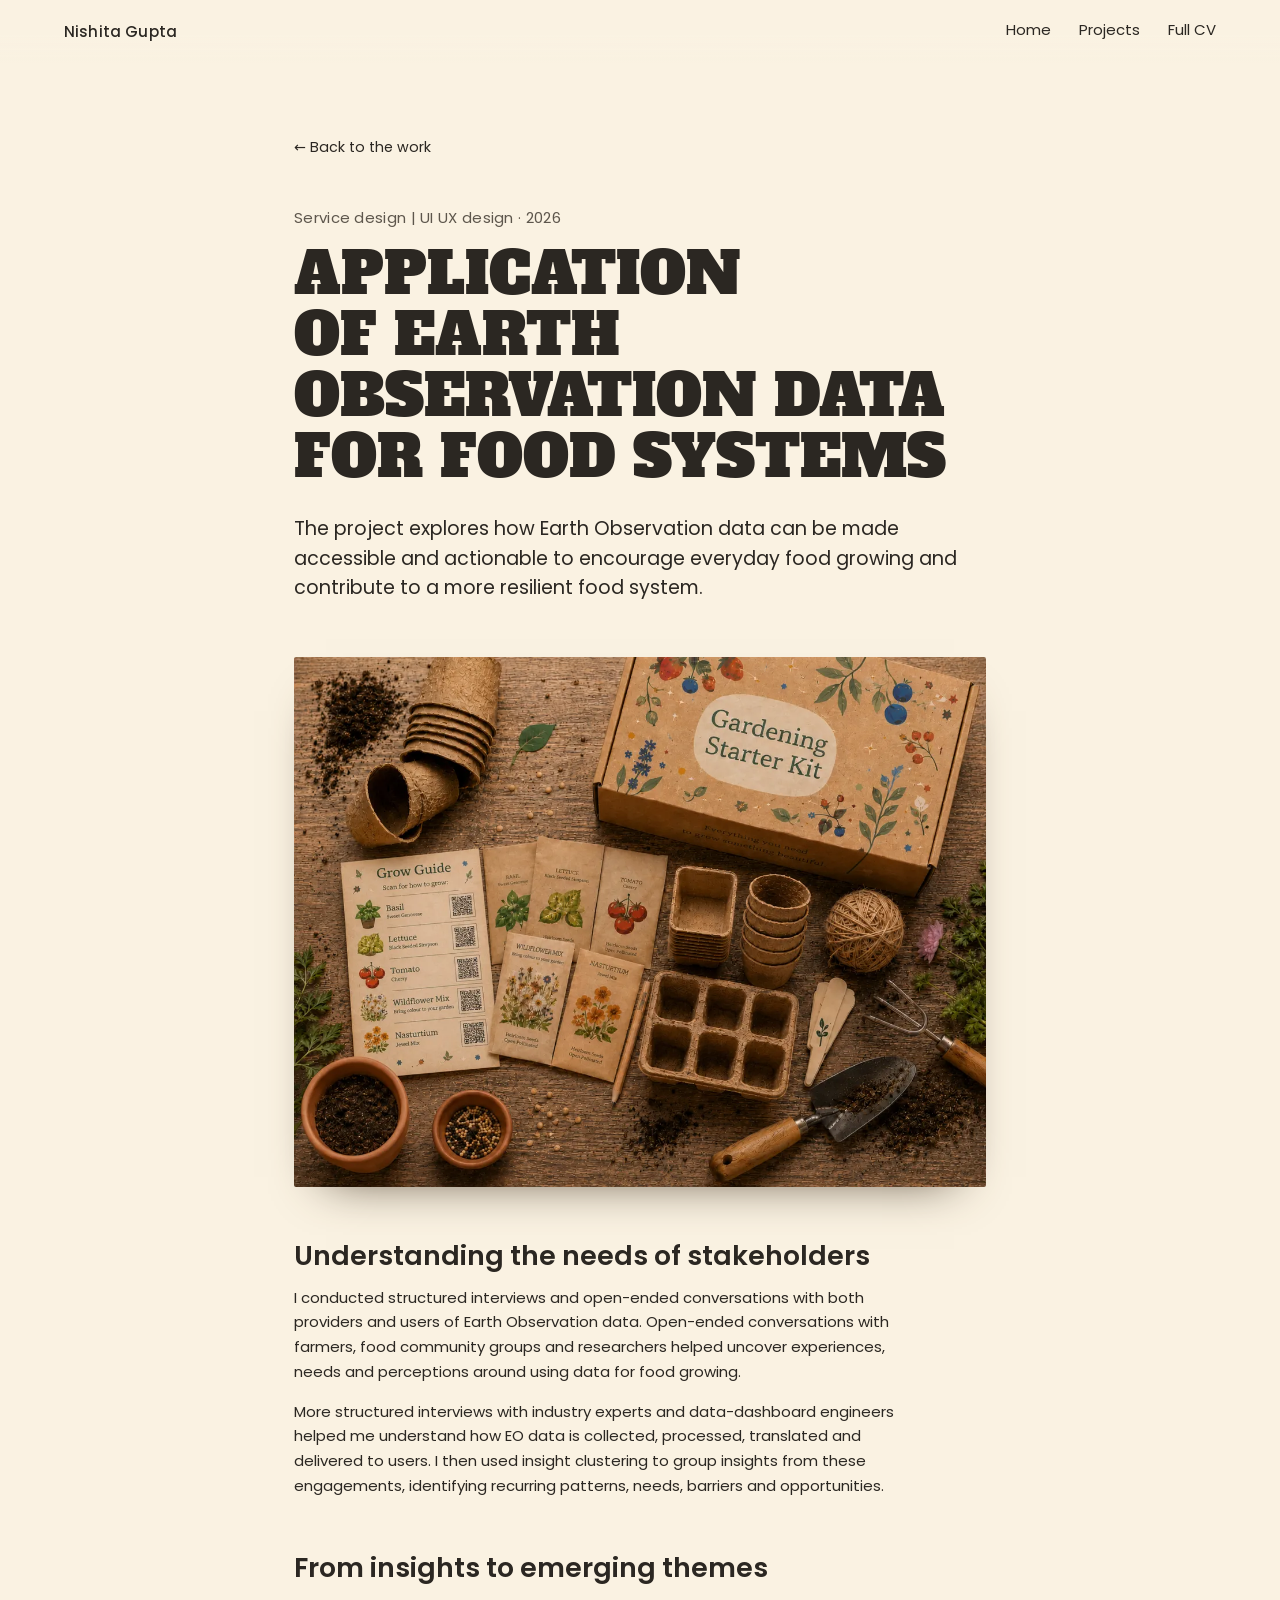
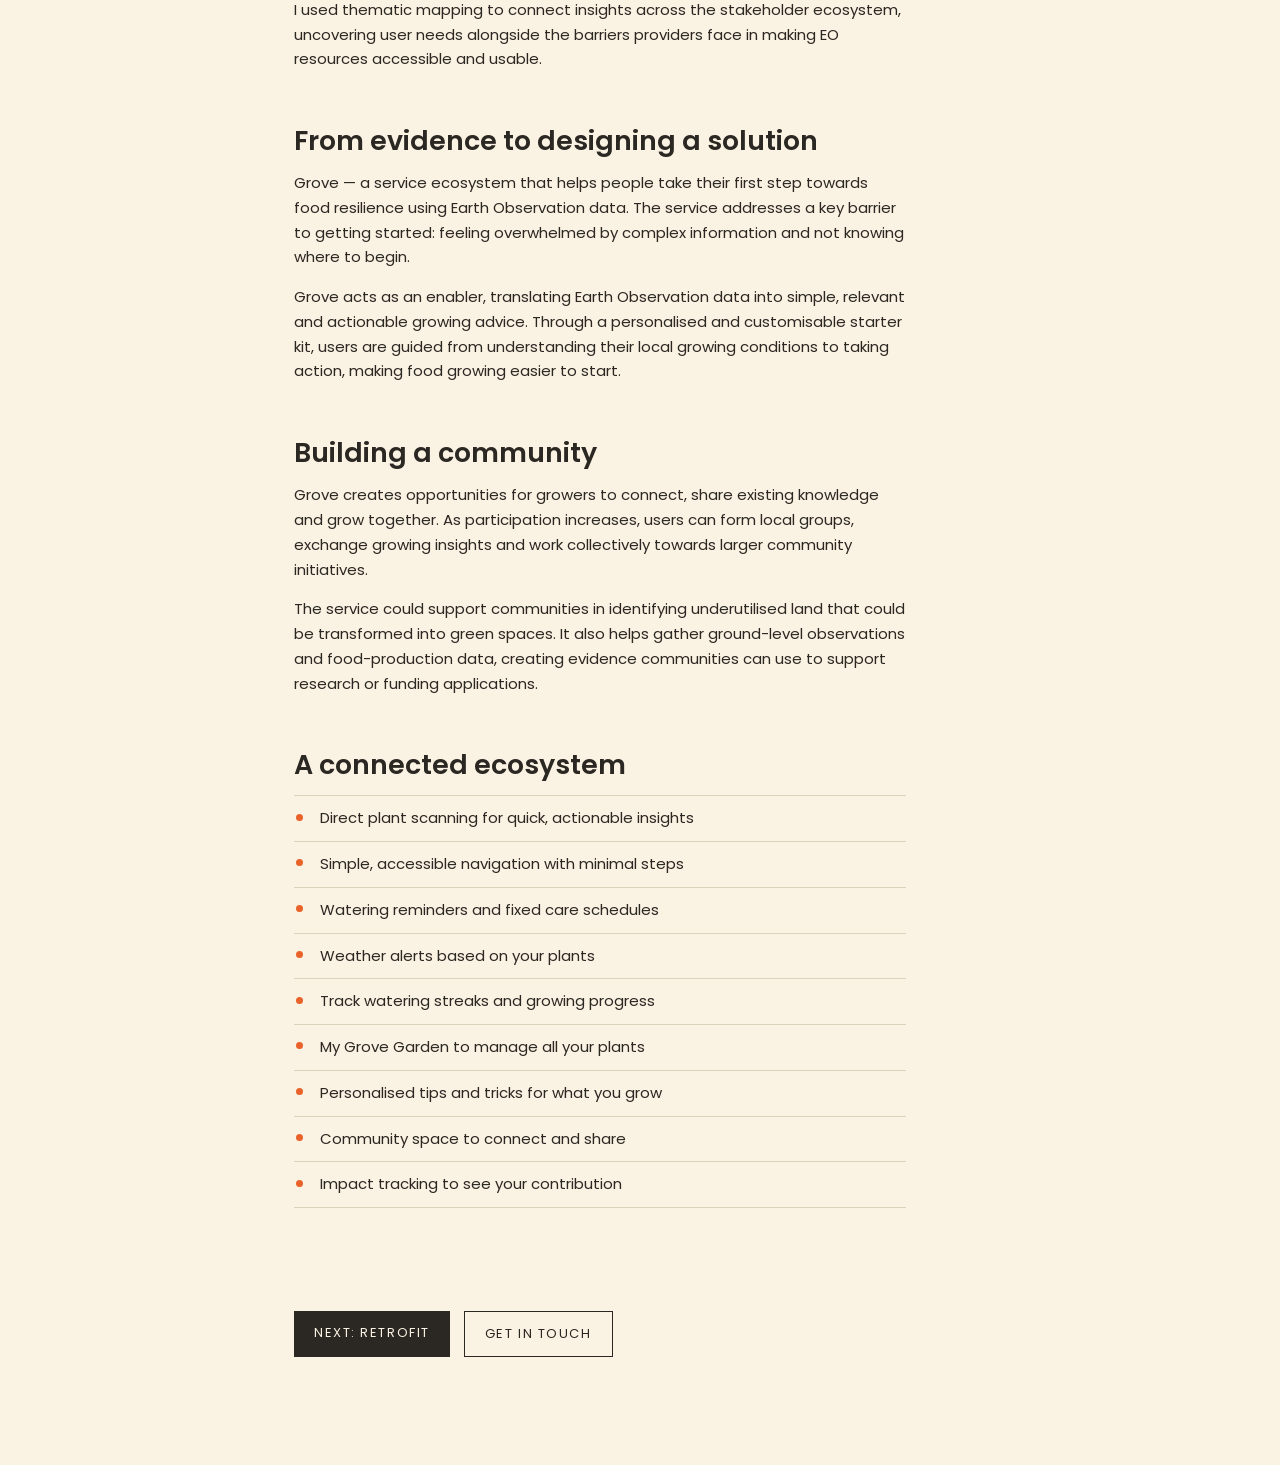
==== site/agri-tech.html @ 1ccbdf20 "feat: scroll-driven portfolio built from the Figma storyboard Six acts, scroll as the timeline: - he" ====
<!doctype html>
<html lang="en">
<head>
<meta charset="utf-8">
<meta name="viewport" content="width=device-width, initial-scale=1">
<title>Application of earth observation data for food systems — Nishita Gupta</title>
<meta name="description" content="The project explores how Earth Observation data can be made accessible and actionable to encourage everyday food growing and contribute to a more resilient">
<link rel="icon" href="data:image/svg+xml,<svg xmlns='http://www.w3.org/2000/svg' viewBox='0 0 100 100'><text y='.9em' font-size='90'>🏄</text></svg>">
<link rel="preconnect" href="https://fonts.googleapis.com">
<link rel="preconnect" href="https://fonts.gstatic.com" crossorigin>
<link href="https://fonts.googleapis.com/css2?family=Alfa+Slab+One&family=Caveat:wght@600&family=Poppins:wght@300;400;500;600&display=swap" rel="stylesheet">
<link rel="stylesheet" href="style.css">
</head>
<body class="case">
<div class="cursor" id="cursor" aria-hidden="true"></div>

<header class="nav">
  <a class="nav-name" href="index.html">Nishita Gupta</a>
  <nav>
    <a href="index.html">Home</a>
    <a href="index.html#projects">Projects</a>
    <a href="cv.html">Full CV</a>
  </nav>
</header>

<main class="case-body">
  <a class="back" href="index.html#projects">Back to the work</a>

  <header class="case-head">
    <p class="case-meta">Service design | UI UX design · 2026</p>
    <h1>Application of earth observation data for food systems</h1>
    <p class="lede">The project explores how Earth Observation data can be made accessible and actionable to encourage everyday food growing and contribute to a more resilient food system.</p>
  </header>

  <img class="case-hero" src="assets/p-agritech.webp" alt="Gardening starter kit with seed packets and a printed grow guide" width="1200" height="675" decoding="async">

  <section class="case-section">
    <h2>Understanding the needs of stakeholders</h2>
    <p>I conducted structured interviews and open-ended conversations with both providers and users of Earth Observation data. Open-ended conversations with farmers, food community groups and researchers helped uncover experiences, needs and perceptions around using data for food growing.</p>
    <p>More structured interviews with industry experts and data-dashboard engineers helped me understand how EO data is collected, processed, translated and delivered to users. I then used insight clustering to group insights from these engagements, identifying recurring patterns, needs, barriers and opportunities.</p>
  </section>

  <section class="case-section">
    <h2>From insights to emerging themes</h2>
    <p>I used thematic mapping to connect insights across the stakeholder ecosystem, uncovering user needs alongside the barriers providers face in making EO resources accessible and usable.</p>
  </section>

  <section class="case-section">
    <h2>From evidence to designing a solution</h2>
    <p>Grove — a service ecosystem that helps people take their first step towards food resilience using Earth Observation data. The service addresses a key barrier to getting started: feeling overwhelmed by complex information and not knowing where to begin.</p>
    <p>Grove acts as an enabler, translating Earth Observation data into simple, relevant and actionable growing advice. Through a personalised and customisable starter kit, users are guided from understanding their local growing conditions to taking action, making food growing easier to start.</p>
  </section>

  <section class="case-section">
    <h2>Building a community</h2>
    <p>Grove creates opportunities for growers to connect, share existing knowledge and grow together. As participation increases, users can form local groups, exchange growing insights and work collectively towards larger community initiatives.</p>
    <p>The service could support communities in identifying underutilised land that could be transformed into green spaces. It also helps gather ground-level observations and food-production data, creating evidence communities can use to support research or funding applications.</p>
  </section>

  <section class="case-section">
    <h2>A connected ecosystem</h2>
    <ul class="case-list">
      <li>Direct plant scanning for quick, actionable insights</li>
      <li>Simple, accessible navigation with minimal steps</li>
      <li>Watering reminders and fixed care schedules</li>
      <li>Weather alerts based on your plants</li>
      <li>Track watering streaks and growing progress</li>
      <li>My Grove Garden to manage all your plants</li>
      <li>Personalised tips and tricks for what you grow</li>
      <li>Community space to connect and share</li>
      <li>Impact tracking to see your contribution</li>
    </ul>
  </section>

  <nav class="case-next">
    <a class="btn" href="retrofit.html">Next: Retrofit</a>
    <a class="btn btn-ghost" href="index.html#contact">Get in touch</a>
  </nav>
</main>
<script type="module" src="cursor.js"></script>
</body>
</html>
---- site/style.css ----
/* Nishita Gupta — portfolio. Hand-drawn storyboard, scroll as the timeline. */

:root {
  --paper:   #faf2e2;
  --ink:     #2b2722;
  --ink-soft:#5d564c;
  --orange:  #e8622a;
  --sea:     #2e7fb8;
  --rule:    #ddd2bb;

  --gutter: clamp(20px, 5vw, 96px);
  --wide:   1240px;
  --display: "Alfa Slab One", Georgia, serif;
  --body:    "Poppins", system-ui, sans-serif;
  --hand:    "Caveat", cursive;
}

/* The artwork is cream paper end to end; a dark repaint would misread it. */
html { color-scheme: light; scroll-behavior: smooth; }

*, *::before, *::after { box-sizing: border-box; }

body {
  margin: 0;
  background: var(--paper);
  color: var(--ink);
  font: 400 clamp(15px, 1.05vw, 17px)/1.65 var(--body);
  overflow-x: clip;
}

img { max-width: 100%; height: auto; display: block; }

h1, h2, h3 { margin: 0; line-height: 1.08; text-wrap: balance; }

.display {
  font: 400 clamp(38px, 6vw, 86px)/0.94 var(--display);
  letter-spacing: -0.01em;
  text-transform: uppercase;
}
.display span {
  display: block;
  font: 500 clamp(18px, 2.2vw, 32px)/1.2 var(--body);
  letter-spacing: 0.02em;
  margin-top: 0.35em;
}
.display.center { text-align: center; }

a { color: inherit; }

:where(a, .btn):focus-visible {
  outline: 3px solid var(--orange);
  outline-offset: 3px;
  border-radius: 2px;
}

/* ---------- the cursor --------------------------------------------- */
/* A white disc in difference blend: whatever it passes over reads inverted
   inside it — dark on the paper, bright on the cliffs and the sea. */
.cursor {
  position: fixed;
  top: 0;
  left: 0;
  width: 26px;
  height: 26px;
  margin: -13px 0 0 -13px;
  border-radius: 50%;
  background: #fff;
  mix-blend-mode: difference;
  pointer-events: none;
  z-index: 999;
  opacity: 0;
  transform: translate3d(-100px, -100px, 0);
  transition: width .2s ease, height .2s ease, margin .2s ease, opacity .2s;
  will-change: transform;
}
.cursor.live { opacity: 1; }
.cursor.big { width: 62px; height: 62px; margin: -31px 0 0 -31px; }

/* Only take over the pointer where there is a real one to take over. */
@media (hover: hover) and (pointer: fine) {
  html.has-cursor,
  html.has-cursor * { cursor: none; }
}
@media (hover: none), (pointer: coarse) { .cursor { display: none; } }

/* ---------- the cliffs answer back --------------------------------- */
.cliffs {
  position: absolute;
  inset: 0;
  z-index: 4;
  opacity: 0;
  transition: opacity .3s;
}
.cliffs.reachable { opacity: 1; }
.cliffs:not(.reachable) { pointer-events: none; }

.cliff-zone {
  position: absolute;
  margin: 0;
  padding: 0;
  border: 0;
  background: none;
  appearance: none;
}
.cliff-zone:focus-visible { outline: 3px solid var(--orange); outline-offset: -4px; }

.cliff-reveal {
  --rock: #2f2c26;
  position: absolute;
  display: grid;
  align-content: center;
  gap: 0.1em;
  padding: 0 0.3em;
  color: #fdfbf4;
  font: 600 clamp(15px, 1.55vw, 27px)/1.34 var(--hand);
  background: var(--rock);
  /* the glow melts the panel's edges into the rock behind it */
  box-shadow: 0 0 26px 24px var(--rock);
  opacity: 0;
  transform: translateY(5px);
  transition: opacity .28s ease, transform .28s ease;
  pointer-events: none;
}
.cliff-reveal.show { opacity: 1; transform: none; }

/* ---------- nav ---------------------------------------------------- */
.nav {
  position: fixed;
  inset: 0 0 auto 0;
  z-index: 50;
  display: flex;
  justify-content: space-between;
  align-items: center;
  gap: 24px;
  padding: 18px var(--gutter);
  background: linear-gradient(var(--paper) 55%, transparent);
}
.nav-name { font-weight: 500; text-decoration: none; letter-spacing: 0.01em; }
.nav nav { display: flex; gap: clamp(14px, 2.2vw, 34px); }
.nav nav a {
  text-decoration: none;
  padding-bottom: 2px;
  border-bottom: 1.5px solid transparent;
}
.nav nav a:hover { border-bottom-color: var(--ink); }

/* ---------- act I: the scrubbed leap -------------------------------- */
#hero { height: 560vh; }

.hero-pin {
  position: sticky;
  top: 0;
  height: 100svh;
  display: grid;
  place-items: center;
  overflow: hidden;
}
#film {
  position: absolute;
  inset: 0;
  width: 100%;
  height: 100%;
  object-fit: cover;
}
.film-loading {
  position: absolute;
  bottom: 8vh;
  font: 400 18px/1 var(--hand);
  color: var(--ink-soft);
  transition: opacity .4s;
}
.film-loading[hidden] { display: block; opacity: 0; pointer-events: none; }

.beats { position: relative; width: min(var(--wide), 90vw); height: 100%; }
.beat {
  position: absolute;
  inset: 0;
  display: grid;
  align-content: start;
  padding-top: clamp(80px, 17vh, 190px);
  justify-items: center;
  text-align: center;
  gap: 6px;
  opacity: 0;
  transform: translateY(14px);
  transition: opacity .45s ease, transform .45s ease;
  pointer-events: none;
}
.beat.on { opacity: 1; transform: none; }
.beat h1 { font: 400 clamp(32px, 5vw, 72px)/0.98 var(--display); text-transform: uppercase; }
.beat p  { margin: 0; font-size: clamp(15px, 1.6vw, 21px); letter-spacing: 0.04em; }
.hint {
  margin-top: 1.4em;
  font: 400 21px/1 var(--hand);
  color: var(--ink-soft);
  animation: bob 2.4s ease-in-out infinite;
}
@keyframes bob { 50% { transform: translateY(7px); } }

.chalk-head {
  font: 400 clamp(26px, 3.4vw, 48px)/1 var(--display);
  text-transform: uppercase;
  margin-bottom: 0.4em;
}
.chalk { list-style: none; margin: 0; padding: 0; }
.chalk li { font: 600 clamp(24px, 3.2vw, 44px)/1.35 var(--hand); }

/* ---------- act II: the ride, and the work passing by ---------------- */
section { position: relative; }

/* The act is one pinned frame. Scrolling rides the surf film forward and
   pulls the work past her, right to left, the way she is travelling. */
#projects { height: 540svh; }

.proj-pin {
  position: sticky;
  top: 0;
  height: 100svh;
  overflow: hidden;
}

/* The ride hangs below the fold: the film's bottom is only open water, and
   dropping it puts the surfer low enough for the work to pass above her. */
#surf {
  position: absolute;
  inset: auto 0 -14vh 0;
  width: 100%;
  height: 78svh;
  object-fit: cover;
  object-position: bottom;
}

/* The skills act scrolls its heading with the page; the ride pins its own. */
.act-head {
  position: sticky;
  top: 0;
  z-index: 5;
  padding: clamp(74px, 11vh, 132px) var(--gutter) clamp(20px, 3vh, 38px);
  pointer-events: none;
  background: linear-gradient(var(--paper) 88%, transparent);
}
#projects .act-head {
  position: absolute;
  inset: 0 auto auto 0;
  z-index: 3;
  padding: clamp(66px, 9vh, 92px) var(--gutter) 0;
  background: none;
}
#projects .display { font-size: clamp(26px, 3.2vw, 46px); }
#projects .display span { font-size: clamp(14px, 1.3vw, 19px); margin-top: 0.25em; }

.track {
  position: absolute;
  top: clamp(165px, 21vh, 200px);
  left: 0;
  z-index: 2;
  display: flex;
  align-items: center;
  gap: clamp(46px, 7vw, 120px);
  height: clamp(250px, 33vh, 310px);
  margin: 0;
  /* symmetric lead-in and run-out, so the first and last card each come to
     rest in the middle of the frame */
  padding-inline: calc((100vw - min(72vw, 820px)) / 2);
  list-style: none;
  will-change: transform;
}

.project {
  flex: 0 0 min(72vw, 820px);
  display: grid;
  grid-template-columns: minmax(165px, 4fr) 7fr;
  gap: clamp(20px, 3vw, 48px);
  align-items: center;
}
.project h3 { font-size: clamp(24px, 2.8vw, 40px); font-weight: 500; }
.project h3::after {
  content: "";
  display: block;
  height: 1.5px;
  background: var(--ink);
  margin: 8px 0 12px;
}
.meta { margin: 0; color: var(--ink-soft); }
.project img {
  max-height: clamp(180px, 30vh, 280px);
  width: 100%;
  object-fit: cover;
  border-radius: 2px;
  box-shadow: 0 18px 40px -28px #4a3b2a;
}

.btn {
  display: inline-block;
  margin-top: 22px;
  padding: 11px 20px;
  background: var(--ink);
  color: var(--paper);
  font-size: 13px;
  letter-spacing: 0.12em;
  text-transform: uppercase;
  text-decoration: none;
  transition: background .2s;
}
.btn:hover { background: var(--orange); }

/* ---------- act III: the climb --------------------------------------- */
#skills { padding-bottom: clamp(60px, 12vh, 140px); }

.climb {
  position: relative;
  max-width: var(--wide);
  margin-inline: auto;
  padding: calc(var(--head, 220px) + 16px) var(--gutter) 0;
  /* the rock is pinned to the viewport edge, so just reserve room for it */
  padding-right: max(var(--gutter), min(34vw, 430px));
}
.timeline { list-style: none; margin: 0; padding: 0; display: grid; gap: clamp(14px, 2.4vh, 30px); }
.timeline li { display: grid; grid-template-columns: 6.2em 1fr; gap: 14px; align-items: baseline; }
.timeline .yr { text-align: right; font-weight: 500; font-size: clamp(16px, 1.5vw, 21px); white-space: nowrap; }
.timeline .what b { display: block; font-weight: 500; font-size: clamp(15px, 1.4vw, 20px); }
.timeline .what i { font-style: normal; color: var(--ink-soft); font-size: 0.92em; }

.ropes {
  position: absolute;
  inset: 0;
  width: 100%;
  height: 100%;
  pointer-events: none;
}
.ropes path { fill: none; stroke: var(--ink); stroke-width: 1.4; }
.ropes circle { fill: var(--ink); }

/* A pinned backdrop: the rock holds the right of the frame while the
   timeline scrolls past it, exactly as it does in the storyboard. The
   wrapper bounds the sticky travel to this act and nothing beyond it. */
.rockface-wrap {
  position: absolute;
  inset: 0;
  z-index: 0;
  pointer-events: none;
}
.rockface {
  position: sticky;
  top: 0;
  height: 100svh;
  width: min(38vw, 520px);
  margin-left: auto;
}
.rockface img { max-width: none; }
.rockface .cliff {
  position: absolute;
  inset: 0;
  width: 100%;
  height: 100%;
  object-fit: fill;
}
.rockface .label {
  position: absolute;
  right: 9%;
  top: 34%;
  width: clamp(96px, 11vw, 170px);
  z-index: 1;
}
.rockface .climber {
  position: absolute;
  right: 56%;
  top: 30%;
  width: clamp(84px, 9vw, 145px);
}

/* ---------- act IV: what I offer -------------------------------------- */
#services { padding: clamp(60px, 14vh, 170px) 0 0; }

.gorge {
  position: relative;
  min-height: min(82vh, 680px);
  display: grid;
  place-items: center;
  overflow: hidden;
}
.gorge .cliff {
  position: absolute;
  bottom: 0;
  height: 66%;
  width: min(26vw, 330px);
  max-width: none;
  object-fit: fill;
}
.cliff-l { left: 0; transform: scaleX(-1) translateX(var(--part, 0px)); }
.cliff-r { right: 0; transform: translateX(var(--part, 0px)); }
.gorge .label { position: absolute; bottom: 34%; width: clamp(88px, 10vw, 148px); }
.label-l { left: clamp(14px, 3.5vw, 54px); }
.label-r { right: clamp(14px, 3.5vw, 54px); }

.services { list-style: none; margin: 0; padding: 0 var(--gutter); text-align: center; }
.services li {
  font: 400 clamp(22px, 3.4vw, 46px)/1.9 var(--display);
  text-transform: none;
}
.gorge .stander {
  position: absolute;
  bottom: 65.4%;
  right: clamp(40px, 7vw, 120px);
  width: clamp(72px, 8vw, 125px);
}

/* ---------- act V: off the clock -------------------------------------- */
#personal { padding: clamp(70px, 14vh, 170px) var(--gutter) clamp(180px, 26vh, 280px); }

.personal-grid {
  max-width: var(--wide);
  margin-inline: auto;
  display: grid;
  grid-template-columns: repeat(12, 1fr);
  gap: clamp(20px, 3vw, 46px);
  align-items: start;
}
.personal-intro { grid-column: 1 / 5; }
.kicker { margin: 0 0 10px; color: var(--ink-soft); }
.personal-intro h2 { font-size: clamp(22px, 2.6vw, 34px); font-weight: 600; }

.polaroid { margin: 0; grid-column: 5 / 8; transform: rotate(var(--tilt)); }
.polaroid-low { grid-column: 8 / 11; margin-top: clamp(40px, 9vh, 110px); }
.polaroid img { box-shadow: 0 22px 45px -30px #4a3b2a; }
.polaroid::before {
  content: "";
  display: block;
  width: 62%;
  height: 20px;
  margin: 0 auto -10px;
  background: #e6ddcd;
  opacity: .85;
  position: relative;
  z-index: 1;
}
.polaroid figcaption { margin-top: 10px; font-size: 0.94em; }
.pin { display: block; font-weight: 500; }
.pin::before { content: "📍 "; }

.personal-outro {
  grid-column: 11 / -1;
  align-self: end;
  margin: clamp(100px, 20vh, 230px) 0 0;
  font-size: clamp(16px, 1.7vw, 22px);
}
.personal-outro b { font-size: 1.25em; font-weight: 600; }

.hips { position: absolute; right: clamp(20px, 6vw, 110px); bottom: 40px; width: clamp(90px, 10vw, 156px); }

.squiggle {
  position: absolute;
  inset: auto 0 0 0;
  width: 100%;
  height: auto;
}

/* ---------- act VI: contact -------------------------------------------- */
#contact { padding: clamp(80px, 16vh, 190px) var(--gutter) clamp(160px, 24vh, 250px); }

.contact {
  list-style: none;
  margin: clamp(40px, 7vh, 80px) auto 0;
  padding: 0;
  display: grid;
  gap: 22px;
  width: max-content;
  max-width: 100%;
}
.contact li { display: flex; align-items: center; gap: 18px; }
.contact svg { flex: none; width: 42px; height: 42px; fill: var(--ink); }
.contact svg .stroke, .contact svg .knock { fill: none; stroke: var(--paper); stroke-width: 2; }
.contact a { font-size: clamp(15px, 1.5vw, 21px); text-decoration-thickness: 1px; text-underline-offset: 4px; }
.contact a:hover { color: var(--orange); }

.pointer { position: absolute; right: clamp(20px, 6vw, 110px); bottom: 40px; width: clamp(90px, 10vw, 138px); }

/* ---------- reveal on enter --------------------------------------------- */
.reveal { opacity: 0; transform: translateY(26px); transition: opacity .6s ease, transform .6s ease; }
.reveal.in { opacity: 1; transform: none; }

/* ---------- narrow screens ---------------------------------------------- */
@media (max-width: 860px) {
  #film { object-fit: contain; }
  #hero { height: 420vh; }
  .beat { padding-top: 84px; }
  #surf { height: 46svh; }
  /* A narrow screen can't crop the film sideways without losing her, so it
     runs full width as a shallow band, the way the storyboard draws it. */
  #surf { inset: auto 0 -26px 0; width: 100%; height: auto; }
  #projects { height: 460svh; }
  #projects .display { font-size: clamp(24px, 7vw, 34px); }
  .track { top: 190px; height: 48svh; gap: 30px; padding-inline: calc((100vw - 84vw) / 2); }
  .project { flex-basis: 84vw; grid-template-columns: 1fr; align-content: center; gap: 14px; }
  .project img { max-height: 24vh; }
  .btn { margin-top: 14px; }
  .personal-grid { gap: 22px; }
  .personal-intro { grid-column: 1 / -1; }
  .polaroid { grid-column: 1 / 7; }
  .polaroid-low { grid-column: 7 / -1; }
  /* no room to read over the rock, so it becomes a banner above the list */
  .climb { padding: 10px var(--gutter) 0; }
  .rockface-wrap { position: static; height: 300px; overflow: hidden; }
  .ropes { display: none; }
  .rockface { position: relative; width: 60vw; height: 300px; }
  .rockface .climber { right: 56%; top: 30%; width: 84px; }
  .rockface .label { right: 10%; top: 34%; width: 108px; }
  .gorge .cliff { width: 34vw; height: 52%; }
  .gorge .stander { right: 7vw; bottom: 51.5%; width: 66px; }
  .gorge .label { bottom: 24%; }
  .services li { line-height: 1.6; }
  .personal-grid { grid-template-columns: 1fr 1fr; }
  .personal-intro, .personal-outro { grid-column: 1 / -1; }
  .polaroid { grid-column: 1; }
  .polaroid-low { grid-column: 2; }
  .personal-outro { margin-top: 40px; }
  .hips, .pointer { position: static; margin: 40px auto 0; }
}

@media (prefers-reduced-motion: reduce) {
  html { scroll-behavior: auto; }
  .beat { position: static; opacity: 1; transform: none; }
  .beats { height: auto; }
  .reveal { opacity: 1; transform: none; transition: none; }
  .hint { animation: none; }
  #hero { height: auto; }
  .hero-pin { position: static; height: auto; padding: 120px 0 60px; }
  #film { position: static; height: auto; }

  /* Nothing is pinned, so the act lays itself out and the work is swipeable. */
  #projects { height: auto; }
  .proj-pin { position: static; height: auto; overflow: visible; }
  #surf { position: static; height: auto; }
  #projects .act-head { position: static; padding-bottom: 20px; }
  .track {
    position: static;
    height: auto;
    padding-block: 24px 40px;
    overflow-x: auto;
    transform: none !important;
  }
}


/* ---------- case studies -------------------------------------------- */
.case-body {
  max-width: 820px;
  margin-inline: auto;
  padding: clamp(112px, 15vh, 160px) var(--gutter) clamp(80px, 12vh, 140px);
}

.back {
  display: inline-block;
  margin-bottom: clamp(28px, 5vh, 52px);
  font-size: 0.95em;
  text-decoration: none;
  border-bottom: 1.5px solid transparent;
}
.back::before { content: "\2190\00a0"; }
.back:hover { border-bottom-color: var(--ink); }

.case-meta { margin: 0 0 14px; color: var(--ink-soft); letter-spacing: 0.02em; }
.case-head h1 {
  font: 400 clamp(30px, 4.6vw, 58px)/1.05 var(--display);
  text-transform: uppercase;
  margin-bottom: 0.45em;
}
.lede { margin: 0; font-size: clamp(17px, 1.5vw, 22px); line-height: 1.55; }

.case-hero {
  width: 100%;
  margin: clamp(34px, 6vh, 64px) 0 clamp(20px, 4vh, 44px);
  border-radius: 2px;
  box-shadow: 0 22px 48px -32px #4a3b2a;
}

.case-section { margin-top: clamp(38px, 6vh, 68px); }
.case-section h2 {
  font-size: clamp(20px, 2.1vw, 28px);
  font-weight: 600;
  margin-bottom: 0.6em;
}
.case-section p { margin: 0 0 1em; max-width: 68ch; }

.case-list { margin: 0; padding: 0; list-style: none; max-width: 68ch; }
.case-list li {
  position: relative;
  padding: 10px 0 10px 26px;
  border-top: 1px solid var(--rule);
}
.case-list li:last-child { border-bottom: 1px solid var(--rule); }
.case-list li::before {
  content: "";
  position: absolute;
  left: 2px;
  top: 1.15em;
  width: 7px;
  height: 7px;
  border-radius: 50%;
  background: var(--orange);
}

.case-next {
  display: flex;
  flex-wrap: wrap;
  gap: 14px;
  margin-top: clamp(56px, 9vh, 96px);
}
.btn-ghost {
  background: none;
  color: var(--ink);
  border: 1.5px solid var(--ink);
}
.btn-ghost:hover { background: var(--ink); color: var(--paper); }
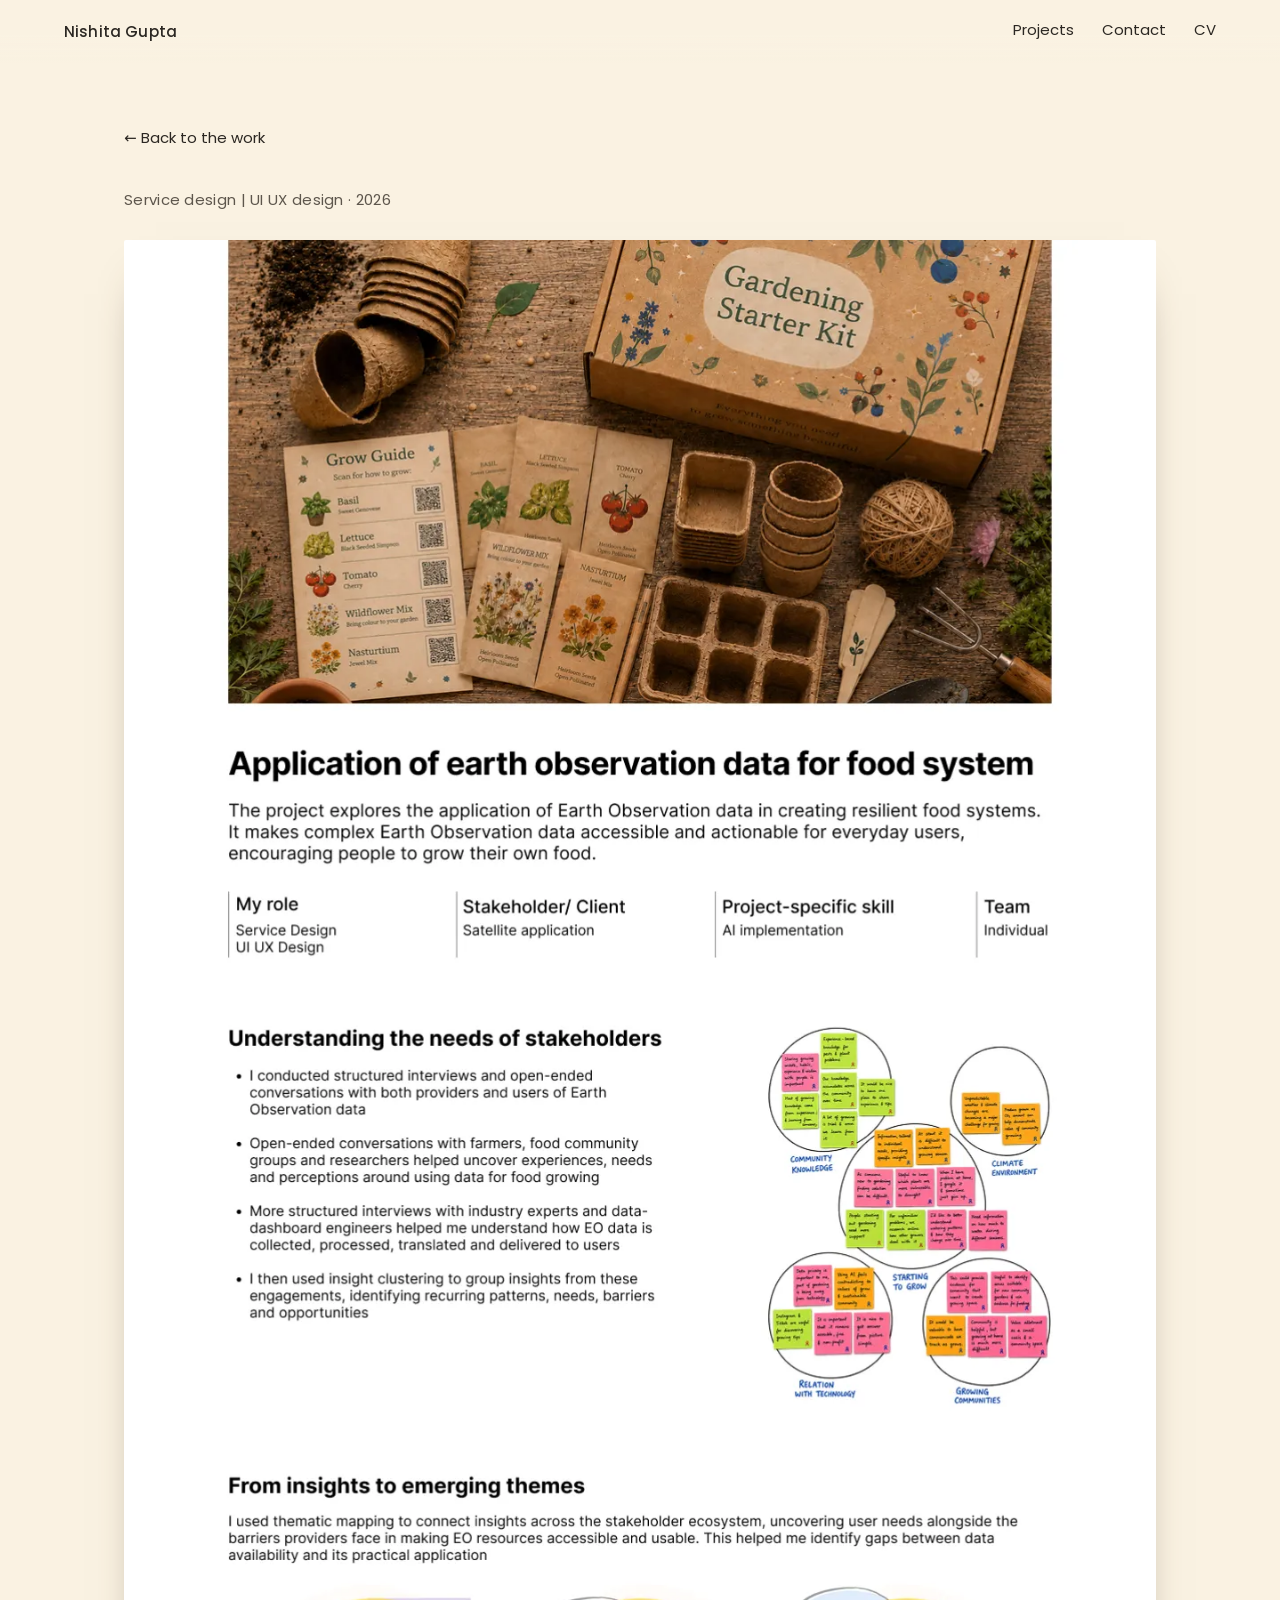
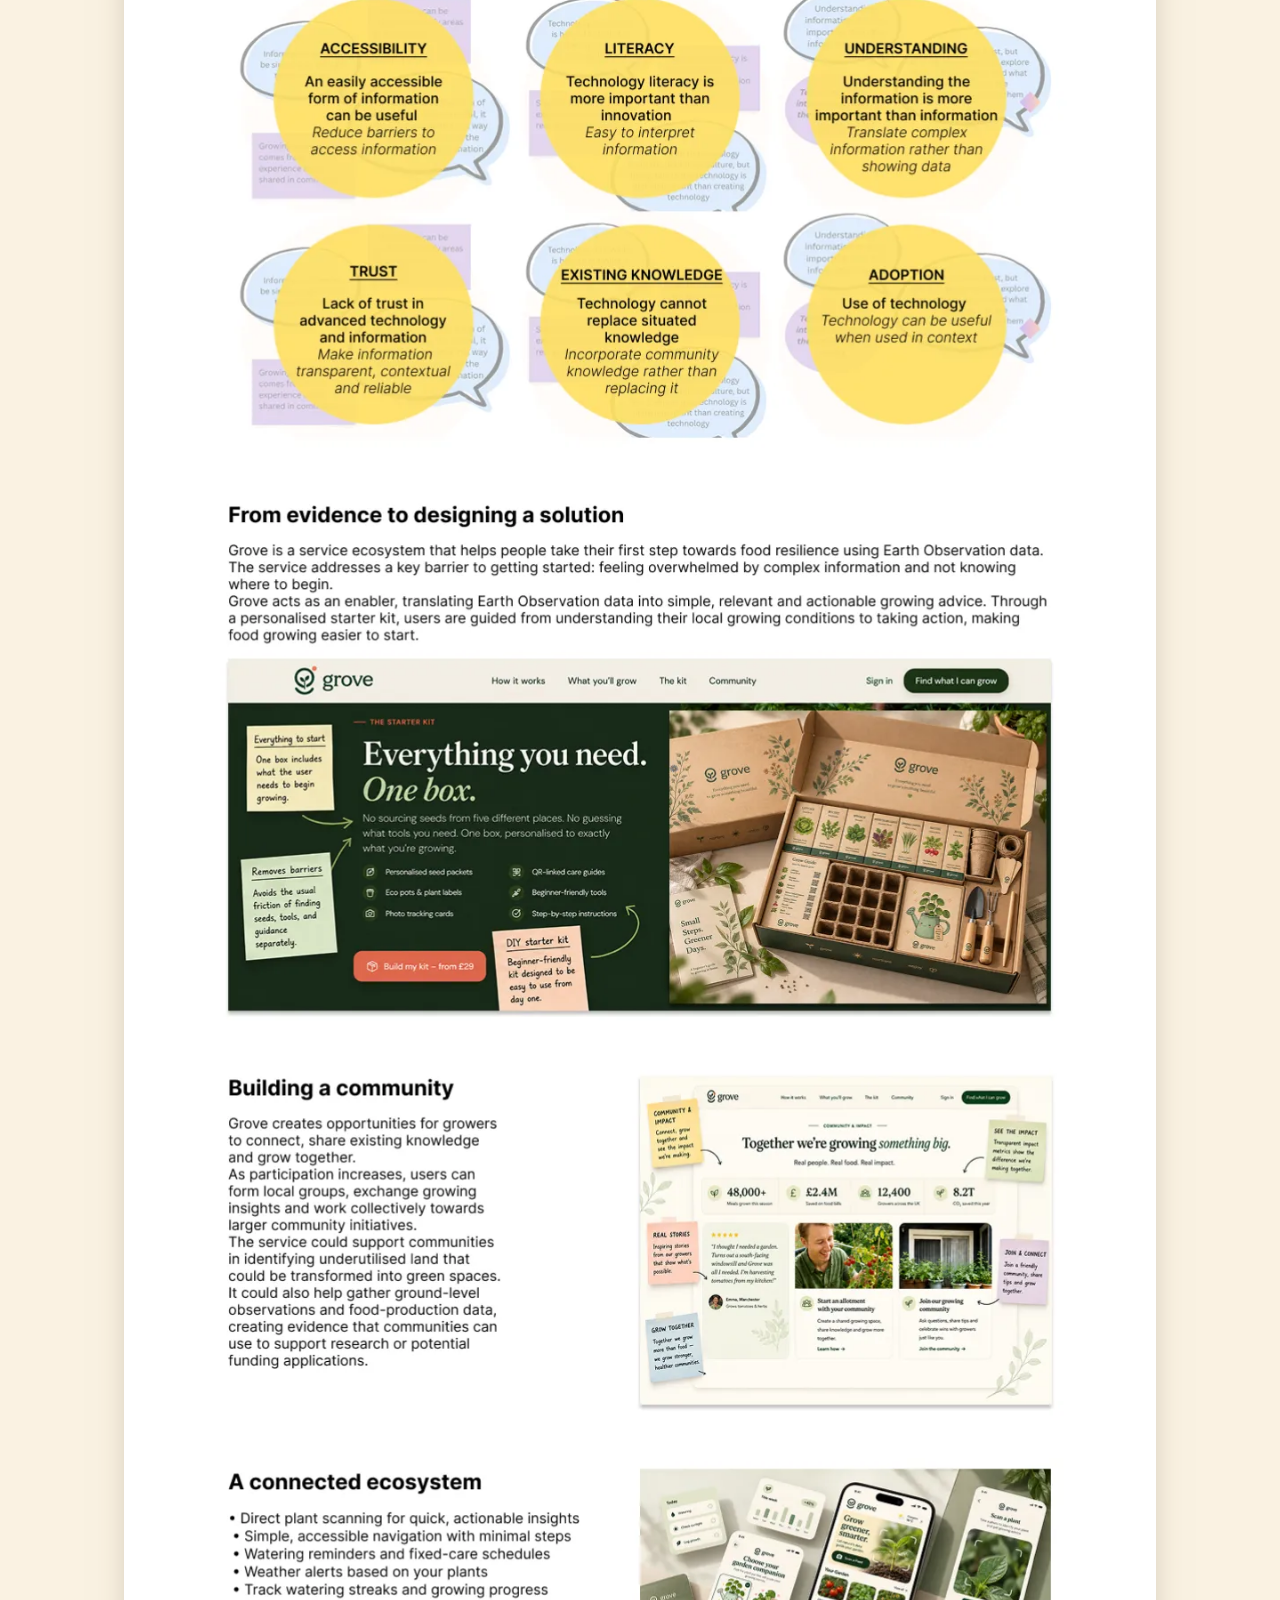
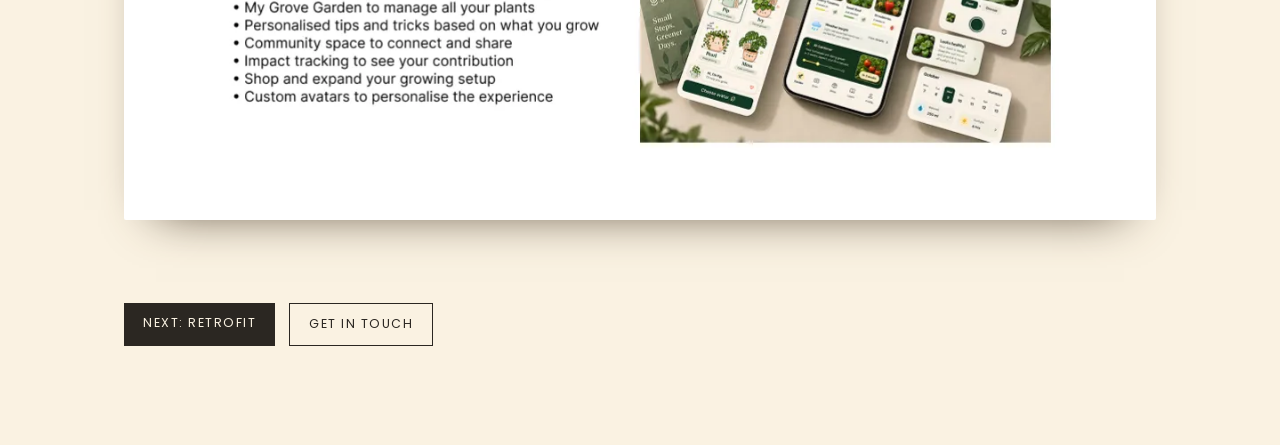
==== commit 8d498b18: "feat: rebuild the scroll around one end-to-end take Replaces the two part-films with a single contin" ====
--- a/site/agri-tech.html
+++ b/site/agri-tech.html
@@ -3,8 +3,8 @@
 <head>
 <meta charset="utf-8">
 <meta name="viewport" content="width=device-width, initial-scale=1">
-<title>Application of earth observation data for food systems — Nishita Gupta</title>
-<meta name="description" content="The project explores how Earth Observation data can be made accessible and actionable to encourage everyday food growing and contribute to a more resilient">
+<title>Earth observation data for food systems — Nishita Gupta</title>
+<meta name="description" content="Service design | UI UX design, 2026. Earth observation data for food systems.">
 <link rel="icon" href="data:image/svg+xml,<svg xmlns='http://www.w3.org/2000/svg' viewBox='0 0 100 100'><text y='.9em' font-size='90'>🏄</text></svg>">
 <link rel="preconnect" href="https://fonts.googleapis.com">
 <link rel="preconnect" href="https://fonts.gstatic.com" crossorigin>
@@ -17,60 +17,22 @@
 <header class="nav">
   <a class="nav-name" href="index.html">Nishita Gupta</a>
   <nav>
-    <a href="index.html">Home</a>
-    <a href="index.html#projects">Projects</a>
-    <a href="cv.html">Full CV</a>
+    <a href="index.html#projects-list">Projects</a>
+    <a href="index.html#contact">Contact</a>
+    <a href="cv.html">CV</a>
   </nav>
 </header>
 
 <main class="case-body">
-  <a class="back" href="index.html#projects">Back to the work</a>
+  <a class="back" href="index.html#projects-list">Back to the work</a>
 
-  <header class="case-head">
-    <p class="case-meta">Service design | UI UX design · 2026</p>
-    <h1>Application of earth observation data for food systems</h1>
-    <p class="lede">The project explores how Earth Observation data can be made accessible and actionable to encourage everyday food growing and contribute to a more resilient food system.</p>
-  </header>
+  <!-- The sheet carries the project's own title, so ours is for screen
+       readers and search results only. -->
+  <h1 class="sr-only">Earth observation data for food systems</h1>
+  <p class="case-meta">Service design | UI UX design · 2026</p>
 
-  <img class="case-hero" src="assets/p-agritech.webp" alt="Gardening starter kit with seed packets and a printed grow guide" width="1200" height="675" decoding="async">
-
-  <section class="case-section">
-    <h2>Understanding the needs of stakeholders</h2>
-    <p>I conducted structured interviews and open-ended conversations with both providers and users of Earth Observation data. Open-ended conversations with farmers, food community groups and researchers helped uncover experiences, needs and perceptions around using data for food growing.</p>
-    <p>More structured interviews with industry experts and data-dashboard engineers helped me understand how EO data is collected, processed, translated and delivered to users. I then used insight clustering to group insights from these engagements, identifying recurring patterns, needs, barriers and opportunities.</p>
-  </section>
-
-  <section class="case-section">
-    <h2>From insights to emerging themes</h2>
-    <p>I used thematic mapping to connect insights across the stakeholder ecosystem, uncovering user needs alongside the barriers providers face in making EO resources accessible and usable.</p>
-  </section>
-
-  <section class="case-section">
-    <h2>From evidence to designing a solution</h2>
-    <p>Grove — a service ecosystem that helps people take their first step towards food resilience using Earth Observation data. The service addresses a key barrier to getting started: feeling overwhelmed by complex information and not knowing where to begin.</p>
-    <p>Grove acts as an enabler, translating Earth Observation data into simple, relevant and actionable growing advice. Through a personalised and customisable starter kit, users are guided from understanding their local growing conditions to taking action, making food growing easier to start.</p>
-  </section>
-
-  <section class="case-section">
-    <h2>Building a community</h2>
-    <p>Grove creates opportunities for growers to connect, share existing knowledge and grow together. As participation increases, users can form local groups, exchange growing insights and work collectively towards larger community initiatives.</p>
-    <p>The service could support communities in identifying underutilised land that could be transformed into green spaces. It also helps gather ground-level observations and food-production data, creating evidence communities can use to support research or funding applications.</p>
-  </section>
-
-  <section class="case-section">
-    <h2>A connected ecosystem</h2>
-    <ul class="case-list">
-      <li>Direct plant scanning for quick, actionable insights</li>
-      <li>Simple, accessible navigation with minimal steps</li>
-      <li>Watering reminders and fixed care schedules</li>
-      <li>Weather alerts based on your plants</li>
-      <li>Track watering streaks and growing progress</li>
-      <li>My Grove Garden to manage all your plants</li>
-      <li>Personalised tips and tricks for what you grow</li>
-      <li>Community space to connect and share</li>
-      <li>Impact tracking to see your contribution</li>
-    </ul>
-  </section>
+  <img class="case-sheet" src="cases/agri-tech.webp" alt="Case study: Grove, a service turning Earth Observation data into growing advice"
+       width="1160" height="3575" decoding="async">
 
   <nav class="case-next">
     <a class="btn" href="retrofit.html">Next: Retrofit</a>
--- a/site/style.css
+++ b/site/style.css
@@ -1,11 +1,12 @@
-/* Nishita Gupta — portfolio. Hand-drawn storyboard, scroll as the timeline. */
+/* Nishita Gupta — portfolio.
+   One hand-drawn take runs the length of the page; the words are laid over it.
+   The film only ever scrubs — everything that animates is text. */
 
 :root {
   --paper:   #faf2e2;
   --ink:     #2b2722;
   --ink-soft:#5d564c;
   --orange:  #e8622a;
-  --sea:     #2e7fb8;
   --rule:    #ddd2bb;
 
   --gutter: clamp(20px, 5vw, 96px);
@@ -29,29 +30,16 @@
 }
 
 img { max-width: 100%; height: auto; display: block; }
-
 h1, h2, h3 { margin: 0; line-height: 1.08; text-wrap: balance; }
-
-.display {
-  font: 400 clamp(38px, 6vw, 86px)/0.94 var(--display);
-  letter-spacing: -0.01em;
-  text-transform: uppercase;
-}
-.display span {
-  display: block;
-  font: 500 clamp(18px, 2.2vw, 32px)/1.2 var(--body);
-  letter-spacing: 0.02em;
-  margin-top: 0.35em;
-}
-.display.center { text-align: center; }
-
 a { color: inherit; }
 
-:where(a, .btn):focus-visible {
+:where(a, .btn, button):focus-visible {
   outline: 3px solid var(--orange);
   outline-offset: 3px;
   border-radius: 2px;
 }
+
+.anchor { position: relative; top: -80px; }
 
 /* ---------- the cursor --------------------------------------------- */
 /* A white disc in difference blend: whatever it passes over reads inverted
@@ -76,52 +64,10 @@
 .cursor.live { opacity: 1; }
 .cursor.big { width: 62px; height: 62px; margin: -31px 0 0 -31px; }
 
-/* Only take over the pointer where there is a real one to take over. */
 @media (hover: hover) and (pointer: fine) {
-  html.has-cursor,
-  html.has-cursor * { cursor: none; }
+  html.has-cursor, html.has-cursor * { cursor: none; }
 }
 @media (hover: none), (pointer: coarse) { .cursor { display: none; } }
-
-/* ---------- the cliffs answer back --------------------------------- */
-.cliffs {
-  position: absolute;
-  inset: 0;
-  z-index: 4;
-  opacity: 0;
-  transition: opacity .3s;
-}
-.cliffs.reachable { opacity: 1; }
-.cliffs:not(.reachable) { pointer-events: none; }
-
-.cliff-zone {
-  position: absolute;
-  margin: 0;
-  padding: 0;
-  border: 0;
-  background: none;
-  appearance: none;
-}
-.cliff-zone:focus-visible { outline: 3px solid var(--orange); outline-offset: -4px; }
-
-.cliff-reveal {
-  --rock: #2f2c26;
-  position: absolute;
-  display: grid;
-  align-content: center;
-  gap: 0.1em;
-  padding: 0 0.3em;
-  color: #fdfbf4;
-  font: 600 clamp(15px, 1.55vw, 27px)/1.34 var(--hand);
-  background: var(--rock);
-  /* the glow melts the panel's edges into the rock behind it */
-  box-shadow: 0 0 26px 24px var(--rock);
-  opacity: 0;
-  transform: translateY(5px);
-  transition: opacity .28s ease, transform .28s ease;
-  pointer-events: none;
-}
-.cliff-reveal.show { opacity: 1; transform: none; }
 
 /* ---------- nav ---------------------------------------------------- */
 .nav {
@@ -144,15 +90,13 @@
 }
 .nav nav a:hover { border-bottom-color: var(--ink); }
 
-/* ---------- act I: the scrubbed leap -------------------------------- */
-#hero { height: 560vh; }
-
-.hero-pin {
+/* ---------- the film ------------------------------------------------ */
+#story { height: 1100svh; }
+
+.stage {
   position: sticky;
   top: 0;
   height: 100svh;
-  display: grid;
-  place-items: center;
   overflow: hidden;
 }
 #film {
@@ -164,127 +108,108 @@
 }
 .film-loading {
   position: absolute;
-  bottom: 8vh;
+  left: 50%;
+  bottom: 7vh;
+  transform: translateX(-50%);
   font: 400 18px/1 var(--hand);
   color: var(--ink-soft);
   transition: opacity .4s;
 }
 .film-loading[hidden] { display: block; opacity: 0; pointer-events: none; }
 
-.beats { position: relative; width: min(var(--wide), 90vw); height: 100%; }
-.beat {
+/* She is drawn twice: once in the film, once as this cut-out sitting exactly
+   on top of it, so she can react without the scene moving. */
+.hero-figure {
+  position: absolute;
+  transform-origin: 50% 100%;
+  transition: transform .45s cubic-bezier(.34, 1.56, .64, 1), opacity .3s;
+  pointer-events: none;
+}
+.hero-figure.gone { opacity: 0; }
+.hero-figure.poked { animation: poke 1.1s ease-in-out; }
+@keyframes poke {
+  0%   { transform: rotate(0) translateY(0); }
+  18%  { transform: rotate(-7deg) translateY(-11px); }
+  38%  { transform: rotate(5deg) translateY(0); }
+  58%  { transform: rotate(-4deg) translateY(-6px); }
+  78%  { transform: rotate(2deg) translateY(0); }
+  100% { transform: rotate(0) translateY(0); }
+}
+.hero-poke { position: absolute; margin: 0; padding: 0; border: 0; background: none; }
+.hero-poke[hidden] { display: none; }
+
+/* ---------- the captions -------------------------------------------- */
+.acts { position: absolute; inset: 0; pointer-events: none; }
+
+.act {
   position: absolute;
   inset: 0;
-  display: grid;
-  align-content: start;
-  padding-top: clamp(80px, 17vh, 190px);
-  justify-items: center;
-  text-align: center;
-  gap: 6px;
+  padding: clamp(84px, 12vh, 124px) var(--gutter) 0;
   opacity: 0;
-  transform: translateY(14px);
-  transition: opacity .45s ease, transform .45s ease;
-  pointer-events: none;
-}
-.beat.on { opacity: 1; transform: none; }
-.beat h1 { font: 400 clamp(32px, 5vw, 72px)/0.98 var(--display); text-transform: uppercase; }
-.beat p  { margin: 0; font-size: clamp(15px, 1.6vw, 21px); letter-spacing: 0.04em; }
+  visibility: hidden;
+  transition: opacity .45s ease;
+}
+.act.on { opacity: 1; visibility: visible; }
+.act.on :where(a, button) { pointer-events: auto; }
+
+/* Headings hold still — they fade in where they belong and stay put. */
+.act-title { max-width: var(--wide); margin-inline: auto; }
+.act-title span {
+  display: block;
+  font: 400 clamp(13px, 1.25vw, 18px)/1.3 var(--body);
+  letter-spacing: 0.06em;
+  text-transform: uppercase;
+}
+.act-title b {
+  display: block;
+  font: 400 clamp(26px, 3.1vw, 44px)/1 var(--display);
+  text-transform: uppercase;
+  margin-top: 0.12em;
+}
+
 .hint {
-  margin-top: 1.4em;
-  font: 400 21px/1 var(--hand);
+  position: absolute;
+  left: 50%;
+  top: 46%;
+  transform: translateX(-50%);
+  font: 400 clamp(19px, 1.9vw, 26px)/1 var(--hand);
   color: var(--ink-soft);
   animation: bob 2.4s ease-in-out infinite;
 }
-@keyframes bob { 50% { transform: translateY(7px); } }
-
-.chalk-head {
-  font: 400 clamp(26px, 3.4vw, 48px)/1 var(--display);
-  text-transform: uppercase;
-  margin-bottom: 0.4em;
-}
-.chalk { list-style: none; margin: 0; padding: 0; }
-.chalk li { font: 600 clamp(24px, 3.2vw, 44px)/1.35 var(--hand); }
-
-/* ---------- act II: the ride, and the work passing by ---------------- */
-section { position: relative; }
-
-/* The act is one pinned frame. Scrolling rides the surf film forward and
-   pulls the work past her, right to left, the way she is travelling. */
-#projects { height: 540svh; }
-
-.proj-pin {
-  position: sticky;
-  top: 0;
-  height: 100svh;
-  overflow: hidden;
-}
-
-/* The ride hangs below the fold: the film's bottom is only open water, and
-   dropping it puts the surfer low enough for the work to pass above her. */
-#surf {
-  position: absolute;
-  inset: auto 0 -14vh 0;
-  width: 100%;
-  height: 78svh;
-  object-fit: cover;
-  object-position: bottom;
-}
-
-/* The skills act scrolls its heading with the page; the ride pins its own. */
-.act-head {
-  position: sticky;
-  top: 0;
-  z-index: 5;
-  padding: clamp(74px, 11vh, 132px) var(--gutter) clamp(20px, 3vh, 38px);
-  pointer-events: none;
-  background: linear-gradient(var(--paper) 88%, transparent);
-}
-#projects .act-head {
-  position: absolute;
-  inset: 0 auto auto 0;
-  z-index: 3;
-  padding: clamp(66px, 9vh, 92px) var(--gutter) 0;
-  background: none;
-}
-#projects .display { font-size: clamp(26px, 3.2vw, 46px); }
-#projects .display span { font-size: clamp(14px, 1.3vw, 19px); margin-top: 0.25em; }
-
-.track {
-  position: absolute;
-  top: clamp(165px, 21vh, 200px);
-  left: 0;
-  z-index: 2;
-  display: flex;
-  align-items: center;
-  gap: clamp(46px, 7vw, 120px);
-  height: clamp(250px, 33vh, 310px);
-  margin: 0;
-  /* symmetric lead-in and run-out, so the first and last card each come to
-     rest in the middle of the frame */
-  padding-inline: calc((100vw - min(72vw, 820px)) / 2);
-  list-style: none;
-  will-change: transform;
-}
-
-.project {
-  flex: 0 0 min(72vw, 820px);
-  display: grid;
-  grid-template-columns: minmax(165px, 4fr) 7fr;
-  gap: clamp(20px, 3vw, 48px);
-  align-items: center;
-}
-.project h3 { font-size: clamp(24px, 2.8vw, 40px); font-weight: 500; }
-.project h3::after {
+@keyframes bob { 50% { transform: translateX(-50%) translateY(7px); } }
+
+/* ---------- the work, one card at a time ----------------------------- */
+.cards { list-style: none; margin: 0; padding: 0; }
+
+.card {
+  position: absolute;
+  left: var(--gutter);
+  right: var(--gutter);
+  top: clamp(140px, 20vh, 200px);
+  max-width: min(var(--wide), 1010px);
+  margin-inline: auto;
+  display: grid;
+  grid-template-columns: minmax(150px, 4fr) 7fr;
+  gap: clamp(20px, 3.5vw, 56px);
+  align-items: start;
+  opacity: 0;
+  visibility: hidden;
+  transition: opacity .4s ease;
+}
+.card.on { opacity: 1; visibility: visible; }
+
+.card h3 { font-size: clamp(21px, 2.4vw, 34px); font-weight: 500; }
+.card h3::after {
   content: "";
   display: block;
   height: 1.5px;
   background: var(--ink);
   margin: 8px 0 12px;
 }
-.meta { margin: 0; color: var(--ink-soft); }
-.project img {
-  max-height: clamp(180px, 30vh, 280px);
+.meta { margin: 0; color: var(--ink-soft); font-size: 0.95em; }
+.card img {
   width: 100%;
+  max-height: min(37vh, 330px);
   object-fit: cover;
   border-radius: 2px;
   box-shadow: 0 18px 40px -28px #4a3b2a;
@@ -292,11 +217,11 @@
 
 .btn {
   display: inline-block;
-  margin-top: 22px;
-  padding: 11px 20px;
+  margin-top: 20px;
+  padding: 10px 19px;
   background: var(--ink);
   color: var(--paper);
-  font-size: 13px;
+  font-size: 12.5px;
   letter-spacing: 0.12em;
   text-transform: uppercase;
   text-decoration: none;
@@ -304,108 +229,49 @@
 }
 .btn:hover { background: var(--orange); }
 
-/* ---------- act III: the climb --------------------------------------- */
-#skills { padding-bottom: clamp(60px, 12vh, 140px); }
-
-.climb {
-  position: relative;
-  max-width: var(--wide);
-  margin-inline: auto;
-  padding: calc(var(--head, 220px) + 16px) var(--gutter) 0;
-  /* the rock is pinned to the viewport edge, so just reserve room for it */
-  padding-right: max(var(--gutter), min(34vw, 430px));
-}
-.timeline { list-style: none; margin: 0; padding: 0; display: grid; gap: clamp(14px, 2.4vh, 30px); }
-.timeline li { display: grid; grid-template-columns: 6.2em 1fr; gap: 14px; align-items: baseline; }
-.timeline .yr { text-align: right; font-weight: 500; font-size: clamp(16px, 1.5vw, 21px); white-space: nowrap; }
-.timeline .what b { display: block; font-weight: 500; font-size: clamp(15px, 1.4vw, 20px); }
-.timeline .what i { font-style: normal; color: var(--ink-soft); font-size: 0.92em; }
-
-.ropes {
-  position: absolute;
-  inset: 0;
-  width: 100%;
-  height: 100%;
-  pointer-events: none;
-}
-.ropes path { fill: none; stroke: var(--ink); stroke-width: 1.4; }
-.ropes circle { fill: var(--ink); }
-
-/* A pinned backdrop: the rock holds the right of the frame while the
-   timeline scrolls past it, exactly as it does in the storyboard. The
-   wrapper bounds the sticky travel to this act and nothing beyond it. */
-.rockface-wrap {
-  position: absolute;
-  inset: 0;
-  z-index: 0;
-  pointer-events: none;
-}
-.rockface {
-  position: sticky;
-  top: 0;
-  height: 100svh;
-  width: min(38vw, 520px);
-  margin-left: auto;
-}
-.rockface img { max-width: none; }
-.rockface .cliff {
-  position: absolute;
-  inset: 0;
-  width: 100%;
-  height: 100%;
-  object-fit: fill;
-}
-.rockface .label {
-  position: absolute;
-  right: 9%;
-  top: 34%;
-  width: clamp(96px, 11vw, 170px);
-  z-index: 1;
-}
-.rockface .climber {
-  position: absolute;
-  right: 56%;
-  top: 30%;
-  width: clamp(84px, 9vw, 145px);
-}
-
-/* ---------- act IV: what I offer -------------------------------------- */
-#services { padding: clamp(60px, 14vh, 170px) 0 0; }
-
-.gorge {
-  position: relative;
-  min-height: min(82vh, 680px);
-  display: grid;
-  place-items: center;
-  overflow: hidden;
-}
-.gorge .cliff {
-  position: absolute;
-  bottom: 0;
-  height: 66%;
-  width: min(26vw, 330px);
-  max-width: none;
-  object-fit: fill;
-}
-.cliff-l { left: 0; transform: scaleX(-1) translateX(var(--part, 0px)); }
-.cliff-r { right: 0; transform: translateX(var(--part, 0px)); }
-.gorge .label { position: absolute; bottom: 34%; width: clamp(88px, 10vw, 148px); }
-.label-l { left: clamp(14px, 3.5vw, 54px); }
-.label-r { right: clamp(14px, 3.5vw, 54px); }
-
-.services { list-style: none; margin: 0; padding: 0 var(--gutter); text-align: center; }
+/* ---------- the climb ------------------------------------------------ */
+.timeline {
+  list-style: none;
+  margin: clamp(22px, 4vh, 44px) 0 0;
+  padding: 0;
+  max-width: min(54%, 620px);
+  display: grid;
+  gap: clamp(8px, 1.5vh, 18px);
+}
+.timeline li {
+  display: grid;
+  grid-template-columns: 6.2em 1fr;
+  gap: 14px;
+  align-items: baseline;
+  opacity: 0;
+  transform: translateY(18px);
+  transition: opacity .5s ease, transform .5s ease;
+}
+.timeline li.in { opacity: 1; transform: none; }
+.timeline .yr { text-align: right; font-weight: 500; font-size: clamp(14px, 1.3vw, 19px); white-space: nowrap; }
+.timeline .what b { display: block; font-weight: 500; font-size: clamp(13px, 1.25vw, 18px); }
+.timeline .what i { font-style: normal; color: var(--ink-soft); font-size: 0.9em; }
+
+/* ---------- what she offers ------------------------------------------ */
+.services {
+  list-style: none;
+  margin: 0;
+  padding: 0;
+  max-width: 46%;
+  display: grid;
+  gap: clamp(6px, 1.4vh, 18px);
+  align-content: center;
+  height: 68%;
+}
 .services li {
-  font: 400 clamp(22px, 3.4vw, 46px)/1.9 var(--display);
-  text-transform: none;
-}
-.gorge .stander {
-  position: absolute;
-  bottom: 65.4%;
-  right: clamp(40px, 7vw, 120px);
-  width: clamp(72px, 8vw, 125px);
-}
-
-/* ---------- act V: off the clock -------------------------------------- */
+  font: 400 clamp(19px, 2.6vw, 38px)/1.25 var(--display);
+  opacity: 0;
+  transform: translateY(16px);
+  transition: opacity .5s ease, transform .5s ease;
+}
+.services li.in { opacity: 1; transform: none; }
+
+/* ---------- off the clock -------------------------------------------- */
 #personal { padding: clamp(70px, 14vh, 170px) var(--gutter) clamp(180px, 26vh, 280px); }
 
 .personal-grid {
@@ -448,15 +314,17 @@
 
 .hips { position: absolute; right: clamp(20px, 6vw, 110px); bottom: 40px; width: clamp(90px, 10vw, 156px); }
 
-.squiggle {
-  position: absolute;
-  inset: auto 0 0 0;
-  width: 100%;
-  height: auto;
-}
-
-/* ---------- act VI: contact -------------------------------------------- */
+.squiggle { position: absolute; inset: auto 0 0 0; width: 100%; height: auto; }
+
+/* ---------- contact --------------------------------------------------- */
 #contact { padding: clamp(80px, 16vh, 190px) var(--gutter) clamp(160px, 24vh, 250px); }
+
+.display {
+  font: 400 clamp(38px, 6vw, 86px)/0.94 var(--display);
+  letter-spacing: -0.01em;
+  text-transform: uppercase;
+}
+.display.center { text-align: center; }
 
 .contact {
   list-style: none;
@@ -473,142 +341,109 @@
 .contact a { font-size: clamp(15px, 1.5vw, 21px); text-decoration-thickness: 1px; text-underline-offset: 4px; }
 .contact a:hover { color: var(--orange); }
 
-.pointer { position: absolute; right: clamp(20px, 6vw, 110px); bottom: 40px; width: clamp(90px, 10vw, 138px); }
-
-/* ---------- reveal on enter --------------------------------------------- */
+.pointer { position: absolute; right: clamp(20px, 6vw, 110px); bottom: 40px; width: clamp(90px, 10vw, 132px); }
+
 .reveal { opacity: 0; transform: translateY(26px); transition: opacity .6s ease, transform .6s ease; }
 .reveal.in { opacity: 1; transform: none; }
 
-/* ---------- narrow screens ---------------------------------------------- */
+/* ---------- narrow screens -------------------------------------------- */
 @media (max-width: 860px) {
-  #film { object-fit: contain; }
-  #hero { height: 420vh; }
-  .beat { padding-top: 84px; }
-  #surf { height: 46svh; }
-  /* A narrow screen can't crop the film sideways without losing her, so it
-     runs full width as a shallow band, the way the storyboard draws it. */
-  #surf { inset: auto 0 -26px 0; width: 100%; height: auto; }
-  #projects { height: 460svh; }
-  #projects .display { font-size: clamp(24px, 7vw, 34px); }
-  .track { top: 190px; height: 48svh; gap: 30px; padding-inline: calc((100vw - 84vw) / 2); }
-  .project { flex-basis: 84vw; grid-template-columns: 1fr; align-content: center; gap: 14px; }
-  .project img { max-height: 24vh; }
-  .btn { margin-top: 14px; }
+  /* A portrait screen cannot crop 16:9 without swallowing her whole, so the
+     film sits along the foot of the frame and the words live above it. */
+  #film { object-fit: contain; object-position: center bottom; }
+  #story { height: 820svh; }
+  .act { padding-top: 76px; }
+  .act-title b { font-size: clamp(22px, 7vw, 30px); }
+  .act-title { margin-bottom: 10px; }
+  .card {
+    grid-template-columns: 1fr;
+    top: 152px;
+    gap: 12px;
+  }
+  .card img { max-height: 30vh; }
+  .timeline { margin-top: 14px; }
+  .services { height: 46%; }
+  .card h3 { font-size: clamp(19px, 5.5vw, 26px); }
+  .btn { margin-top: 12px; }
+  .timeline { max-width: 100%; gap: 6px; }
+  .timeline li { grid-template-columns: 5.4em 1fr; gap: 10px; }
+  .services { max-width: 100%; height: 60%; }
   .personal-grid { gap: 22px; }
   .personal-intro { grid-column: 1 / -1; }
   .polaroid { grid-column: 1 / 7; }
   .polaroid-low { grid-column: 7 / -1; }
-  /* no room to read over the rock, so it becomes a banner above the list */
-  .climb { padding: 10px var(--gutter) 0; }
-  .rockface-wrap { position: static; height: 300px; overflow: hidden; }
-  .ropes { display: none; }
-  .rockface { position: relative; width: 60vw; height: 300px; }
-  .rockface .climber { right: 56%; top: 30%; width: 84px; }
-  .rockface .label { right: 10%; top: 34%; width: 108px; }
-  .gorge .cliff { width: 34vw; height: 52%; }
-  .gorge .stander { right: 7vw; bottom: 51.5%; width: 66px; }
-  .gorge .label { bottom: 24%; }
-  .services li { line-height: 1.6; }
-  .personal-grid { grid-template-columns: 1fr 1fr; }
-  .personal-intro, .personal-outro { grid-column: 1 / -1; }
-  .polaroid { grid-column: 1; }
-  .polaroid-low { grid-column: 2; }
-  .personal-outro { margin-top: 40px; }
+  .personal-outro { grid-column: 1 / -1; margin-top: 40px; }
   .hips, .pointer { position: static; margin: 40px auto 0; }
 }
 
 @media (prefers-reduced-motion: reduce) {
   html { scroll-behavior: auto; }
-  .beat { position: static; opacity: 1; transform: none; }
-  .beats { height: auto; }
-  .reveal { opacity: 1; transform: none; transition: none; }
-  .hint { animation: none; }
-  #hero { height: auto; }
-  .hero-pin { position: static; height: auto; padding: 120px 0 60px; }
+  #story { height: auto; }
+  .stage { position: static; height: auto; padding-bottom: 40px; }
   #film { position: static; height: auto; }
-
-  /* Nothing is pinned, so the act lays itself out and the work is swipeable. */
-  #projects { height: auto; }
-  .proj-pin { position: static; height: auto; overflow: visible; }
-  #surf { position: static; height: auto; }
-  #projects .act-head { position: static; padding-bottom: 20px; }
-  .track {
+  .hero-figure, .hero-poke, .film-loading { display: none; }
+  .acts { position: static; }
+  .act {
     position: static;
-    height: auto;
-    padding-block: 24px 40px;
-    overflow-x: auto;
-    transform: none !important;
+    opacity: 1;
+    visibility: visible;
+    padding-block: clamp(30px, 6vh, 60px);
   }
-}
-
-
-/* ---------- case studies -------------------------------------------- */
-.case-body {
-  max-width: 820px;
-  margin-inline: auto;
-  padding: clamp(112px, 15vh, 160px) var(--gutter) clamp(80px, 12vh, 140px);
-}
+  .hint { position: static; transform: none; animation: none; display: block; }
+  .cards { display: grid; gap: 40px; }
+  .card { position: static; opacity: 1; visibility: visible; margin-block: 0; }
+  .timeline li, .services li, .reveal { opacity: 1; transform: none; transition: none; }
+  .services { height: auto; }
+}
+
+/* ---------- the CV, full bleed ---------------------------------------- */
+.cv-page, .cv-page body { height: 100%; }
+.cv-main {
+  display: flex;
+  flex-direction: column;
+  height: 100svh;
+  padding: 72px 0 0;
+}
+.cv-bar {
+  display: flex;
+  align-items: center;
+  justify-content: space-between;
+  gap: 16px;
+  padding: 10px var(--gutter) 14px;
+}
+.cv-frame { flex: 1; width: 100%; border: 0; background: var(--rule); }
+.cv-fallback { padding: 40px var(--gutter); }
 
 .back {
   display: inline-block;
-  margin-bottom: clamp(28px, 5vh, 52px);
-  font-size: 0.95em;
   text-decoration: none;
   border-bottom: 1.5px solid transparent;
 }
 .back::before { content: "\2190\00a0"; }
 .back:hover { border-bottom-color: var(--ink); }
 
-.case-meta { margin: 0 0 14px; color: var(--ink-soft); letter-spacing: 0.02em; }
-.case-head h1 {
-  font: 400 clamp(30px, 4.6vw, 58px)/1.05 var(--display);
-  text-transform: uppercase;
-  margin-bottom: 0.45em;
-}
-.lede { margin: 0; font-size: clamp(17px, 1.5vw, 22px); line-height: 1.55; }
-
-.case-hero {
+/* ---------- case studies ---------------------------------------------- */
+.case-body {
+  max-width: 1160px;
+  margin-inline: auto;
+  padding: clamp(104px, 14vh, 150px) var(--gutter) clamp(70px, 11vh, 120px);
+}
+.case-meta { margin: 0 0 clamp(18px, 3vh, 32px); color: var(--ink-soft); letter-spacing: 0.02em; }
+.case-sheet {
   width: 100%;
-  margin: clamp(34px, 6vh, 64px) 0 clamp(20px, 4vh, 44px);
   border-radius: 2px;
   box-shadow: 0 22px 48px -32px #4a3b2a;
 }
-
-.case-section { margin-top: clamp(38px, 6vh, 68px); }
-.case-section h2 {
-  font-size: clamp(20px, 2.1vw, 28px);
-  font-weight: 600;
-  margin-bottom: 0.6em;
-}
-.case-section p { margin: 0 0 1em; max-width: 68ch; }
-
-.case-list { margin: 0; padding: 0; list-style: none; max-width: 68ch; }
-.case-list li {
-  position: relative;
-  padding: 10px 0 10px 26px;
-  border-top: 1px solid var(--rule);
-}
-.case-list li:last-child { border-bottom: 1px solid var(--rule); }
-.case-list li::before {
-  content: "";
-  position: absolute;
-  left: 2px;
-  top: 1.15em;
-  width: 7px;
-  height: 7px;
-  border-radius: 50%;
-  background: var(--orange);
-}
-
-.case-next {
-  display: flex;
-  flex-wrap: wrap;
-  gap: 14px;
-  margin-top: clamp(56px, 9vh, 96px);
-}
-.btn-ghost {
-  background: none;
-  color: var(--ink);
-  border: 1.5px solid var(--ink);
-}
+.case-body .back { margin-bottom: clamp(24px, 4vh, 44px); }
+.case-next { display: flex; flex-wrap: wrap; gap: 14px; margin-top: clamp(40px, 7vh, 80px); }
+.btn-ghost { background: none; color: var(--ink); border: 1.5px solid var(--ink); }
 .btn-ghost:hover { background: var(--ink); color: var(--paper); }
+
+.sr-only {
+  position: absolute;
+  width: 1px; height: 1px;
+  margin: -1px; padding: 0;
+  overflow: hidden;
+  clip-path: inset(50%);
+  white-space: nowrap;
+}
